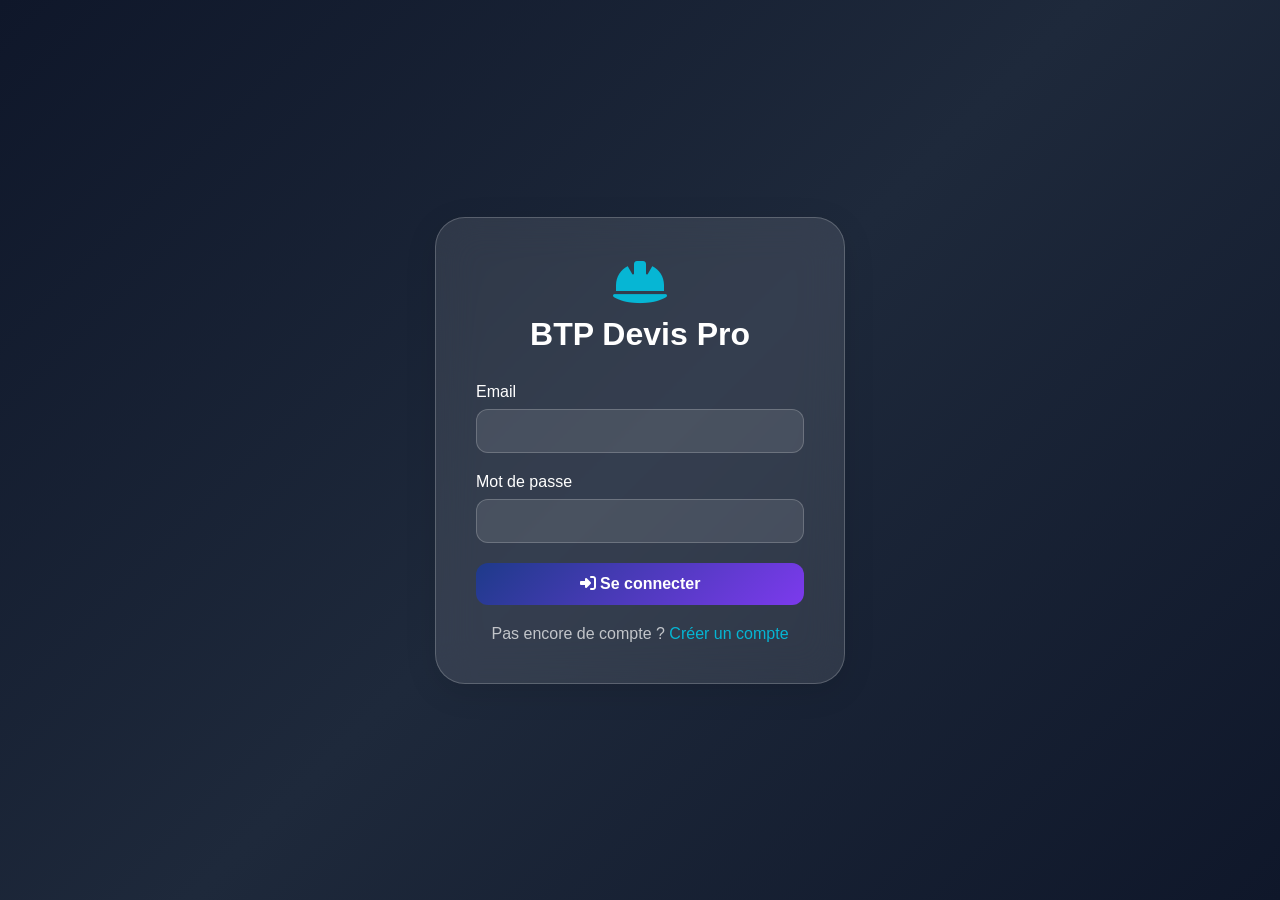
==== frontend/login.html @ 1e919692 "Initial commit" ====
<!DOCTYPE html>
<html lang="fr">
<head>
    <meta charset="UTF-8">
    <meta name="viewport" content="width=device-width, initial-scale=1.0">
    <title>Connexion - BTP Devis Pro</title>
    <link rel="stylesheet" href="https://cdnjs.cloudflare.com/ajax/libs/font-awesome/6.4.0/css/all.min.css">
    <style>
        * {
            margin: 0;
            padding: 0;
            box-sizing: border-box;
        }
        body {
            font-family: 'Segoe UI', Tahoma, Geneva, Verdana, sans-serif;
            background: linear-gradient(135deg, #0F172A 0%, #1E293B 50%, #0F172A 100%);
            min-height: 100vh;
            display: flex;
            justify-content: center;
            align-items: center;
        }
        .login-container {
            width: 100%;
            max-width: 450px;
            padding: 20px;
        }
        .glass-card {
            background: rgba(255, 255, 255, 0.1);
            backdrop-filter: blur(20px);
            border-radius: 30px;
            padding: 40px;
            border: 1px solid rgba(255, 255, 255, 0.2);
            box-shadow: 0 8px 32px rgba(0, 0, 0, 0.1);
        }
        .logo {
            text-align: center;
            margin-bottom: 30px;
        }
        .logo i {
            font-size: 48px;
            color: #06B6D4;
        }
        .logo h1 {
            color: white;
            margin-top: 10px;
        }
        .form-group {
            margin-bottom: 20px;
        }
        .form-group label {
            display: block;
            color: white;
            margin-bottom: 8px;
            font-weight: 500;
        }
        .form-group input {
            width: 100%;
            padding: 12px 16px;
            background: rgba(255, 255, 255, 0.1);
            border: 1px solid rgba(255, 255, 255, 0.2);
            border-radius: 12px;
            color: white;
            font-size: 16px;
        }
        .form-group input:focus {
            outline: none;
            border-color: #06B6D4;
        }
        .btn-login {
            width: 100%;
            padding: 12px;
            background: linear-gradient(135deg, #1E3A8A, #7C3AED);
            border: none;
            border-radius: 12px;
            color: white;
            font-size: 16px;
            font-weight: bold;
            cursor: pointer;
            transition: transform 0.3s;
        }
        .btn-login:hover {
            transform: translateY(-2px);
        }
        .register-link {
            text-align: center;
            margin-top: 20px;
            color: rgba(255, 255, 255, 0.7);
        }
        .register-link a {
            color: #06B6D4;
            text-decoration: none;
        }
        .error-message {
            background: rgba(239, 68, 68, 0.2);
            border: 1px solid rgba(239, 68, 68, 0.5);
            border-radius: 10px;
            padding: 10px;
            margin-bottom: 20px;
            color: #F87171;
            text-align: center;
            display: none;
        }
    </style>
</head>
<body>
    <div class="login-container">
        <div class="glass-card">
            <div class="logo">
                <i class="fas fa-hard-hat"></i>
                <h1>BTP Devis Pro</h1>
            </div>
            <div id="error-message" class="error-message"></div>
            <form id="login-form">
                <div class="form-group">
                    <label>Email</label>
                    <input type="email" id="email" required>
                </div>
                <div class="form-group">
                    <label>Mot de passe</label>
                    <input type="password" id="password" required>
                </div>
                <button type="submit" class="btn-login">
                    <i class="fas fa-sign-in-alt"></i> Se connecter
                </button>
            </form>
            <div class="register-link">
                Pas encore de compte ? <a href="register.html">Créer un compte</a>
            </div>
        </div>
    </div>

    <script>
    const API_URL = 'http://localhost:5000';

    document.getElementById('login-form').addEventListener('submit', async (e) => {
        e.preventDefault();
        
        const email = document.getElementById('email').value;
        const password = document.getElementById('password').value;
        
        console.log("Tentative login:", email);
        
        try {
            const response = await fetch(`${API_URL}/api/login`, {
                method: 'POST',
                headers: { 'Content-Type': 'application/json' },
                body: JSON.stringify({ email, mot_de_passe: password })
            });
            
            const data = await response.json();
            console.log("Réponse:", data);
            
            if (data.success) {
                localStorage.setItem('token', data.token);
                localStorage.setItem('user', JSON.stringify(data.user));
                window.location.href = 'index.html';
            } else {
                alert('Erreur: ' + data.message);
            }
        } catch (error) {
            console.error('Erreur:', error);
            alert('Erreur de connexion au serveur');
        }
    });
</script>
</body>
</html>
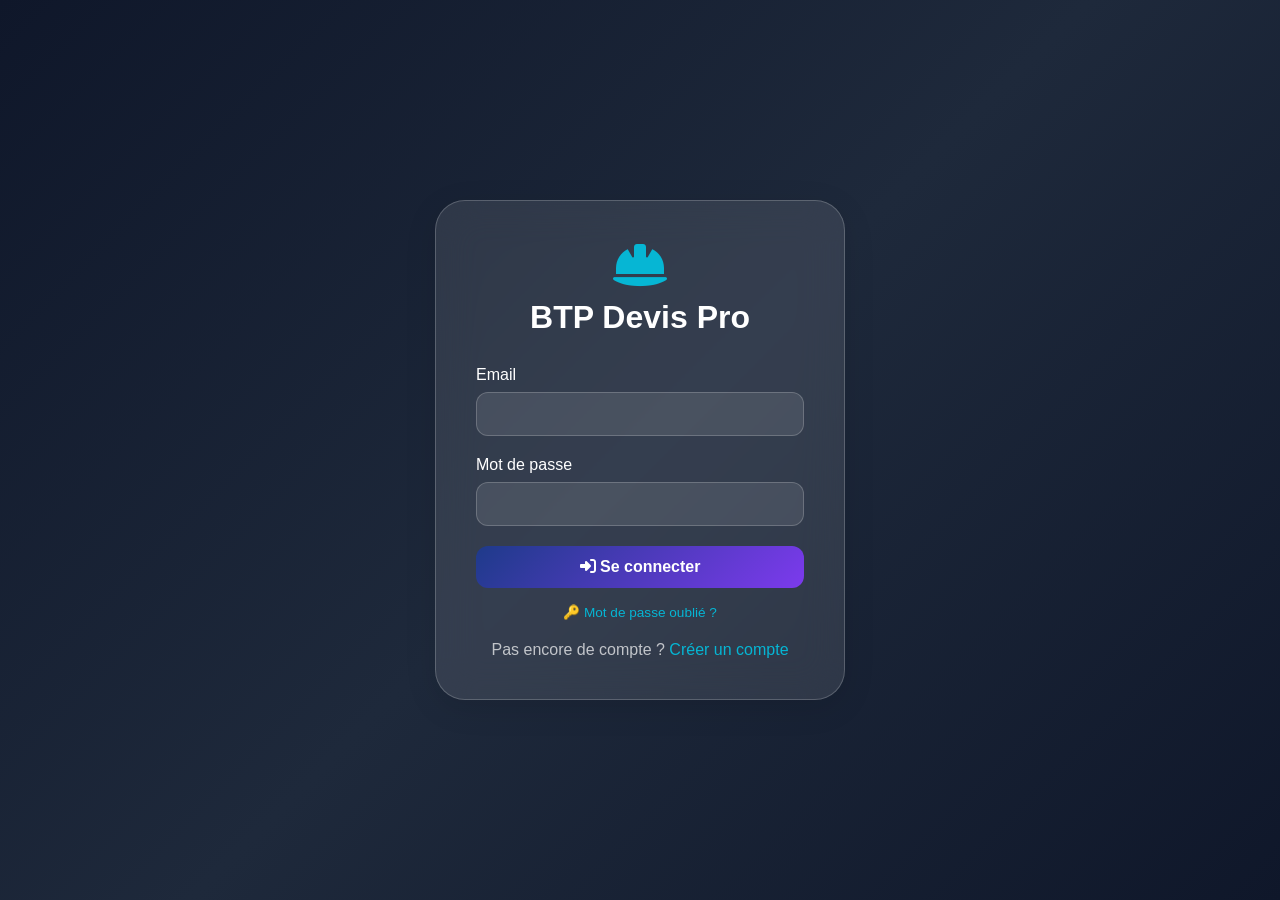
==== commit cec0d4dc: "forget" ====
--- a/frontend/login.html
+++ b/frontend/login.html
@@ -122,7 +122,13 @@
                 <button type="submit" class="btn-login">
                     <i class="fas fa-sign-in-alt"></i> Se connecter
                 </button>
+
             </form>
+            <div style="text-align: center; margin-top: 15px;">
+    <a href="#" onclick="demanderReinitialisation()" style="color: #06B6D4; text-decoration: none; font-size: 0.85rem;">
+        🔑 Mot de passe oublié ?
+    </a>
+</div>
             <div class="register-link">
                 Pas encore de compte ? <a href="register.html">Créer un compte</a>
             </div>
@@ -130,38 +136,69 @@
     </div>
 
     <script>
-    const API_URL = 'http://localhost:5000';
-
-    document.getElementById('login-form').addEventListener('submit', async (e) => {
-        e.preventDefault();
+// Configuration API - détection automatique
+const isLocal = window.location.hostname === 'localhost' || window.location.hostname === '127.0.0.1';
+const API_URL = isLocal ? 'http://localhost:5000' : 'https://btp-devis-pro-1.onrender.com';
+
+console.log("🔧 API_URL configurée:", API_URL);
+
+document.getElementById('login-form').addEventListener('submit', async (e) => {
+    e.preventDefault();
+    
+    const email = document.getElementById('email').value;
+    const password = document.getElementById('password').value;
+    
+    console.log("Tentative login avec API:", API_URL);
+    
+    try {
+        const response = await fetch(`${API_URL}/api/login`, {
+            method: 'POST',
+            headers: { 'Content-Type': 'application/json' },
+            body: JSON.stringify({ email, mot_de_passe: password })
+        });
         
-        const email = document.getElementById('email').value;
-        const password = document.getElementById('password').value;
+        const data = await response.json();
         
-        console.log("Tentative login:", email);
-        
-        try {
-            const response = await fetch(`${API_URL}/api/login`, {
-                method: 'POST',
-                headers: { 'Content-Type': 'application/json' },
-                body: JSON.stringify({ email, mot_de_passe: password })
-            });
-            
-            const data = await response.json();
-            console.log("Réponse:", data);
-            
-            if (data.success) {
-                localStorage.setItem('token', data.token);
-                localStorage.setItem('user', JSON.stringify(data.user));
-                window.location.href = 'index.html';
-            } else {
-                alert('Erreur: ' + data.message);
-            }
-        } catch (error) {
-            console.error('Erreur:', error);
-            alert('Erreur de connexion au serveur');
-        }
+        if (data.success) {
+            localStorage.setItem('token', data.token);
+            localStorage.setItem('user', JSON.stringify(data.user));
+            window.location.href = '/';
+        } else {
+            alert('Erreur: ' + data.message);
+        }
+    } catch (error) {
+        console.error('Erreur:', error);
+        alert('Erreur de connexion au serveur');
+    }
+});
+
+// ==================== MOT DE PASSE OUBLIÉ ====================
+function demanderReinitialisation() {
+    const email = prompt("📧 Entrez votre adresse email :");
+    if (!email || email.trim() === '') return;
+    
+    const trimmedEmail = email.trim();
+    
+    // Vérifier que l'email existe dans la base
+    fetch('/api/check-email', {
+        method: 'POST',
+        headers: { 'Content-Type': 'application/json' },
+        body: JSON.stringify({ email: trimmedEmail })
+    })
+    .then(r => r.json())
+    .then(data => {
+        if (data.exists) {
+            const whatsappUrl = `https://wa.me/2290143733706?text=Bonjour%20BTP%20Devis%20Pro%2C%20je%20souhaite%20r%C3%A9initialiser%20mon%20mot%20de%20passe%20pour%20le%20compte%20${encodeURIComponent(trimmedEmail)}`;
+            window.open(whatsappUrl, '_blank');
+            alert("✅ Un message a été envoyé à l'administrateur. Vous serez contacté rapidement.");
+        } else {
+            alert("❌ Aucun compte trouvé avec l'email : " + trimmedEmail);
+        }
+    })
+    .catch(() => {
+        alert("❌ Erreur de connexion. Réessayez.");
     });
+}
 </script>
 </body>
 </html>
